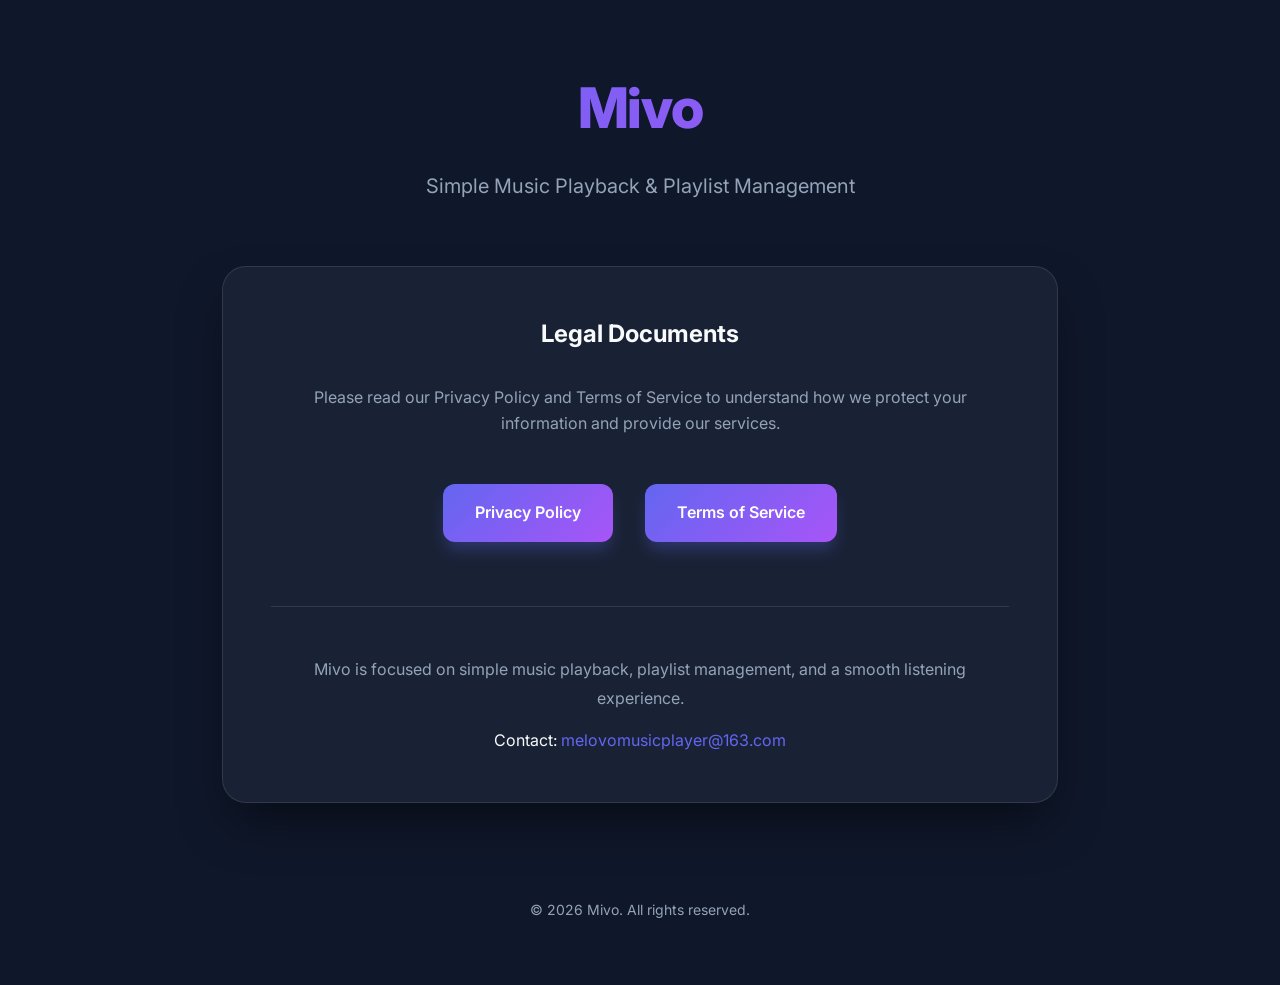
==== mivo/index.html @ 93bee0f9 "feat: initial Mivo legal site (privacy, terms, app-ads.txt)" ====
<!DOCTYPE html>
<html lang="en">

<head>
    <meta charset="UTF-8">
    <meta name="viewport" content="width=device-width, initial-scale=1.0">
    <title>Mivo - Legal Documents</title>
    <meta name="description" content="Privacy Policy and Terms of Service for Mivo app.">
    <link rel="stylesheet" href="style.css">
    <link rel="preconnect" href="https://fonts.googleapis.com">
    <link rel="preconnect" href="https://fonts.gstatic.com" crossorigin>
    <link href="https://fonts.googleapis.com/css2?family=Inter:wght@400;600;800&display=swap" rel="stylesheet">
</head>

<body>
    <div class="container">
        <header>
            <h1>Mivo</h1>
            <p class="subtitle">Simple Music Playback & Playlist Management</p>
        </header>

        <main class="content-card">
            <div style="text-align: center;">
                <h2 style="margin-bottom: 2rem;">Legal Documents</h2>

                <p style="margin-bottom: 3rem; color: var(--text-secondary);">Please read our Privacy Policy and Terms
                    of Service to understand how we protect your information and provide our services.</p>

                <div class="nav-links">
                    <a href="privacy.html" class="btn btn-primary">Privacy Policy</a>
                    <a href="terms.html" class="btn btn-primary">Terms of Service</a>
                </div>

                <div style="margin-top: 4rem; padding-top: 3rem; border-top: 1px solid var(--glass-border);">
                    <p style="margin-bottom: 1rem; color: var(--text-secondary); line-height: 1.8;">
                        Mivo is focused on simple music playback, playlist management, and a smooth listening
                        experience.
                    </p>
                    <p style="color: var(--text-primary);">
                        Contact: <a href="mailto:melovomusicplayer@163.com" style="color: var(--primary-color); text-decoration: none;">melovomusicplayer@163.com</a>
                    </p>
                </div>
            </div>
        </main>

        <footer>
            <p>&copy; 2026 Mivo. All rights reserved.</p>
        </footer>
    </div>
</body>

</html>
---- mivo/style.css ----
:root {
    --primary-color: #6366f1;
    --primary-hover: #4f46e5;
    --bg-color: #0f172a;
    --card-bg: #1e293b;
    --text-primary: #f8fafc;
    --text-secondary: #94a3b8;
    --accent-gradient: linear-gradient(135deg, #6366f1 0%, #a855f7 100%);
    --glass-bg: rgba(30, 41, 59, 0.7);
    --glass-border: rgba(255, 255, 255, 0.1);
}

* {
    margin: 0;
    padding: 0;
    box-sizing: border-box;
}

body {
    font-family: 'Inter', -apple-system, BlinkMacSystemFont, "Segoe UI", Roboto, sans-serif;
    background-color: var(--bg-color);
    color: var(--text-primary);
    line-height: 1.6;
    overflow-x: hidden;
}

.container {
    max-width: 900px;
    margin: 0 auto;
    padding: 4rem 2rem;
}

header {
    text-align: center;
    margin-bottom: 4rem;
    animation: fadeInDown 0.8s ease-out;
}

h1 {
    font-size: 3.5rem;
    font-weight: 800;
    background: var(--accent-gradient);
    -webkit-background-clip: text;
    -webkit-text-fill-color: transparent;
    margin-bottom: 1rem;
    letter-spacing: -0.025em;
}

.subtitle {
    font-size: 1.25rem;
    color: var(--text-secondary);
}

.content-card {
    background: var(--glass-bg);
    backdrop-filter: blur(12px);
    border: 1px solid var(--glass-border);
    border-radius: 24px;
    padding: 3rem;
    box-shadow: 0 25px 50px -12px rgba(0, 0, 0, 0.5);
    transition: transform 0.3s ease;
}

.content-card:hover {
    transform: translateY(-5px);
}

.nav-links {
    display: flex;
    flex-wrap: wrap;
    gap: 2rem;
    justify-content: center;
    margin-top: 3rem;
}

.btn {
    display: inline-block;
    padding: 1rem 2rem;
    border-radius: 12px;
    text-decoration: none;
    font-weight: 600;
    transition: all 0.3s cubic-bezier(0.4, 0, 0.2, 1);
}

.btn-primary {
    background: var(--accent-gradient);
    color: white;
    box-shadow: 0 10px 15px -3px rgba(99, 102, 241, 0.3);
}

.btn-primary:hover {
    transform: scale(1.05);
    box-shadow: 0 20px 25px -5px rgba(99, 102, 241, 0.4);
}

.policy-content h2 {
    margin: 2.5rem 0 1rem;
    color: var(--text-primary);
    font-size: 1.75rem;
}

.policy-content p {
    margin-bottom: 1.5rem;
    color: var(--text-secondary);
}

.policy-content ul {
    margin-bottom: 1.5rem;
    padding-left: 1.5rem;
    color: var(--text-secondary);
}

.policy-content li {
    margin-bottom: 0.5rem;
}

.inline-link {
    color: var(--primary-color);
    text-decoration: none;
}

.notice-box {
    margin: 2rem 0;
    padding: 1.25rem 1.5rem;
    border: 1px solid var(--glass-border);
    border-radius: 16px;
    background: rgba(99, 102, 241, 0.08);
}

.notice-box p:last-child {
    margin-bottom: 0;
}

.request-form {
    display: grid;
    gap: 1.25rem;
    margin-top: 2rem;
}

.form-field label {
    display: block;
    margin-bottom: 0.5rem;
    font-weight: 600;
    color: var(--text-primary);
}

.form-field input,
.form-field select,
.form-field textarea {
    width: 100%;
    padding: 0.95rem 1rem;
    border: 1px solid var(--glass-border);
    border-radius: 12px;
    background: rgba(15, 23, 42, 0.75);
    color: var(--text-primary);
    font: inherit;
}

.form-field textarea {
    min-height: 140px;
    resize: vertical;
}

.form-field input::placeholder,
.form-field textarea::placeholder {
    color: var(--text-secondary);
}

.checkbox-row {
    display: flex;
    align-items: flex-start;
    gap: 0.75rem;
    color: var(--text-secondary);
}

.checkbox-row input {
    margin-top: 0.2rem;
}

.secondary-btn {
    background: transparent;
    color: var(--text-primary);
    border: 1px solid var(--glass-border);
    cursor: pointer;
}

.status-card {
    display: none;
    margin-top: 2rem;
    padding: 1.5rem;
    border-radius: 16px;
    border: 1px solid rgba(74, 222, 128, 0.25);
    background: rgba(34, 197, 94, 0.08);
}

.status-card.is-visible {
    display: block;
}

.status-card h3 {
    margin-bottom: 0.75rem;
}

.status-card textarea {
    margin-top: 1rem;
    min-height: 180px;
}

footer {
    text-align: center;
    margin-top: 6rem;
    color: var(--text-secondary);
    font-size: 0.875rem;
}

@keyframes fadeInDown {
    from {
        opacity: 0;
        transform: translateY(-20px);
    }
    to {
        opacity: 1;
        transform: translateY(0);
    }
}

@media (max-width: 640px) {
    h1 { font-size: 2.5rem; }
    .content-card { padding: 1.5rem; }
    .nav-links { gap: 1rem; }
    .btn { width: 100%; }
}
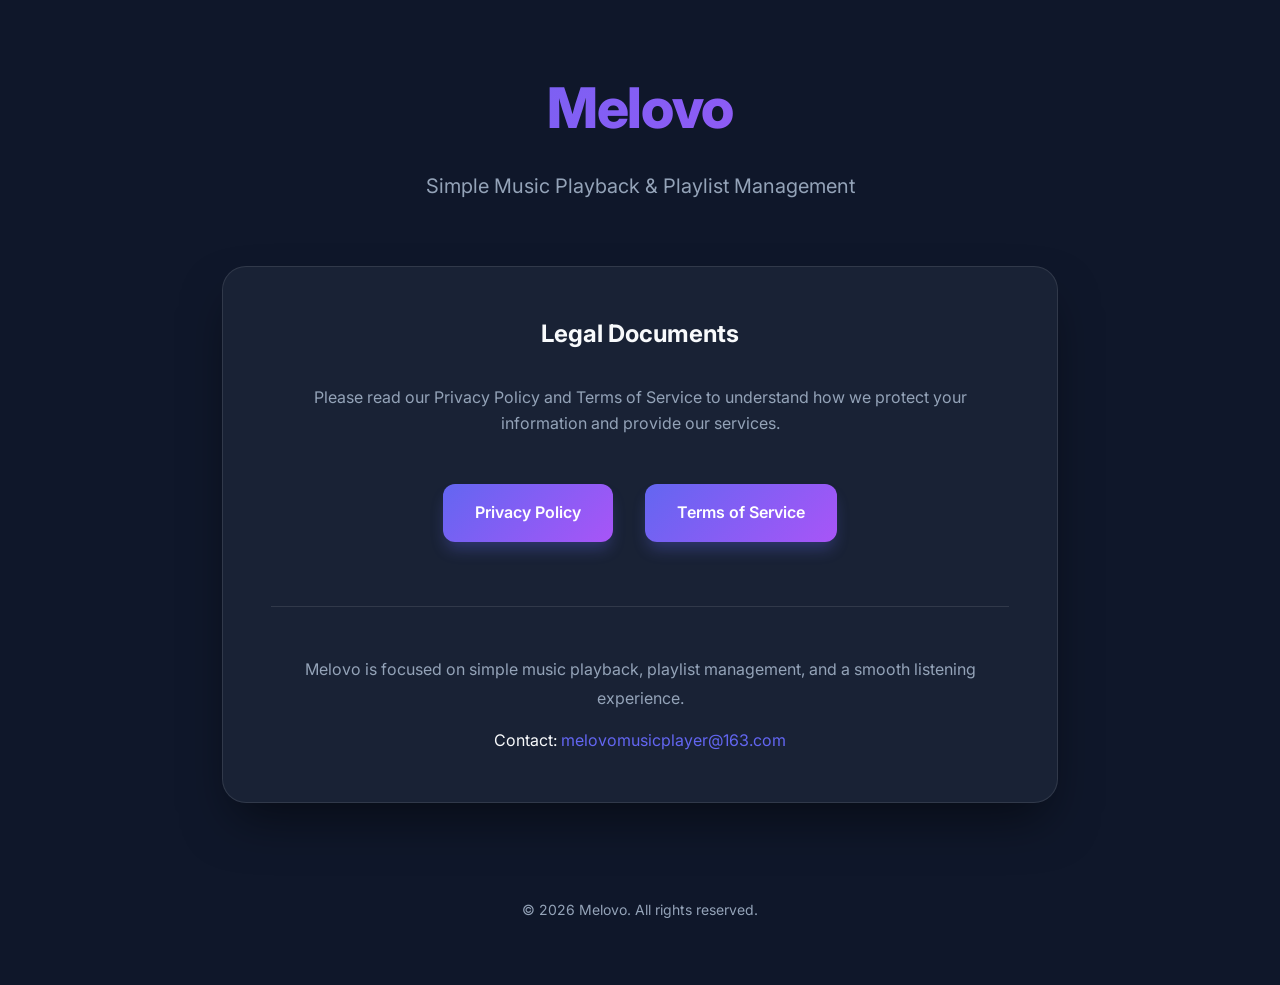
==== commit 5863707d: "chore: rename app name from Mivo to Melovo" ====
--- a/mivo/index.html
+++ b/mivo/index.html
@@ -4,8 +4,8 @@
 <head>
     <meta charset="UTF-8">
     <meta name="viewport" content="width=device-width, initial-scale=1.0">
-    <title>Mivo - Legal Documents</title>
-    <meta name="description" content="Privacy Policy and Terms of Service for Mivo app.">
+    <title>Melovo - Legal Documents</title>
+    <meta name="description" content="Privacy Policy and Terms of Service for Melovo app.">
     <link rel="stylesheet" href="style.css">
     <link rel="preconnect" href="https://fonts.googleapis.com">
     <link rel="preconnect" href="https://fonts.gstatic.com" crossorigin>
@@ -15,7 +15,7 @@
 <body>
     <div class="container">
         <header>
-            <h1>Mivo</h1>
+            <h1>Melovo</h1>
             <p class="subtitle">Simple Music Playback & Playlist Management</p>
         </header>
 
@@ -33,7 +33,7 @@
 
                 <div style="margin-top: 4rem; padding-top: 3rem; border-top: 1px solid var(--glass-border);">
                     <p style="margin-bottom: 1rem; color: var(--text-secondary); line-height: 1.8;">
-                        Mivo is focused on simple music playback, playlist management, and a smooth listening
+                        Melovo is focused on simple music playback, playlist management, and a smooth listening
                         experience.
                     </p>
                     <p style="color: var(--text-primary);">
@@ -44,7 +44,7 @@
         </main>
 
         <footer>
-            <p>&copy; 2026 Mivo. All rights reserved.</p>
+            <p>&copy; 2026 Melovo. All rights reserved.</p>
         </footer>
     </div>
 </body>
